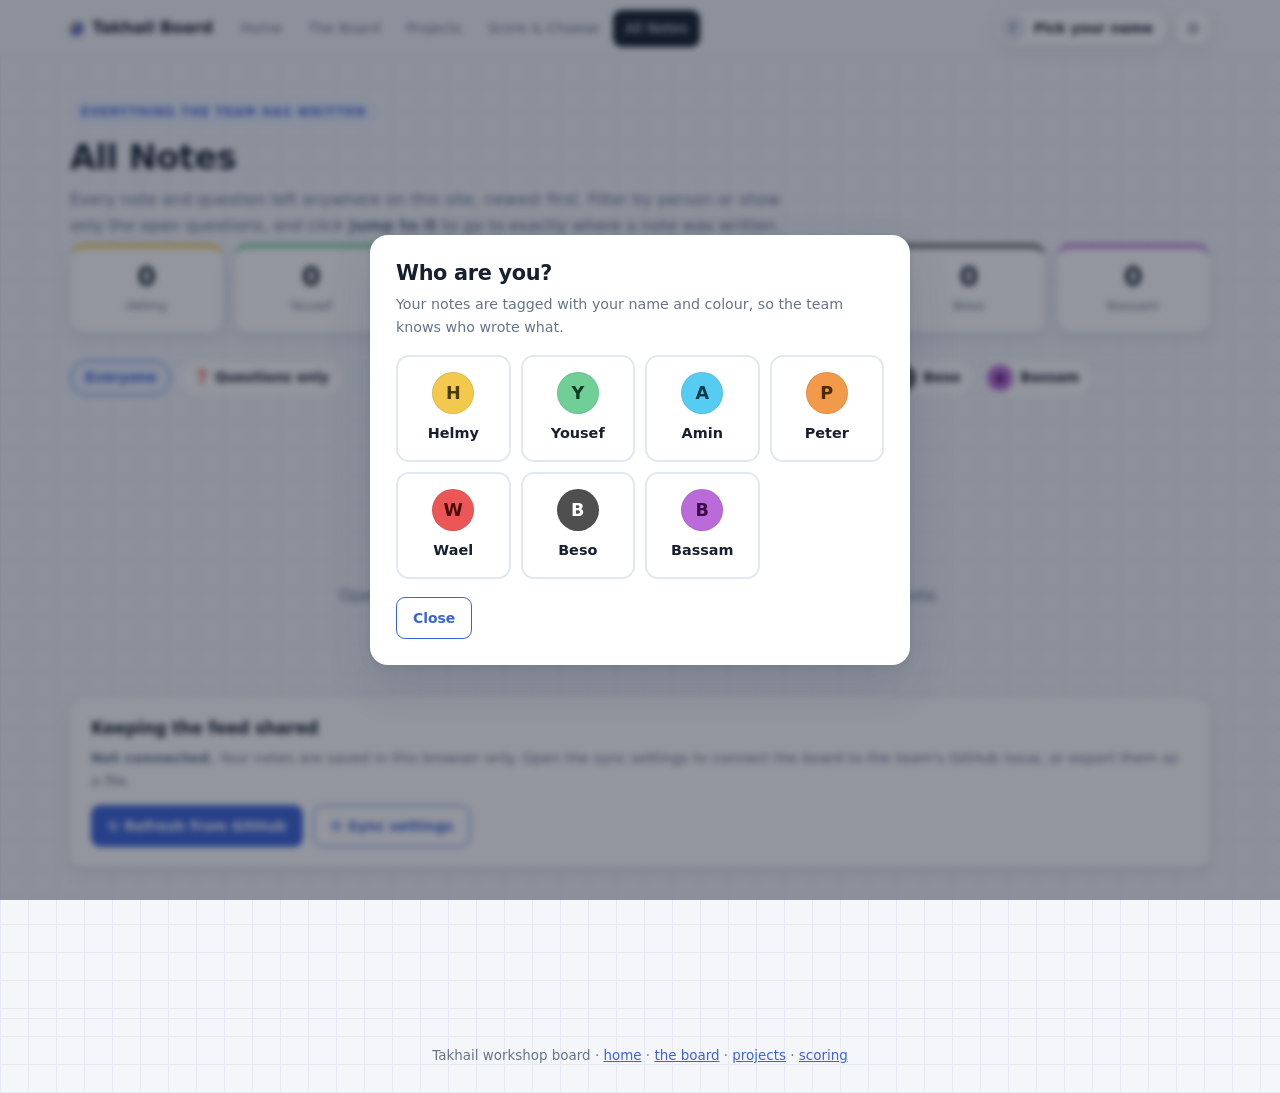
==== notes.html @ d5c29cd2 "Build the Takhail workshop board as a team site Replaces the single-file page with a five-page stati" ====
<!doctype html>
<html lang="en">
<head>
<meta charset="utf-8">
<meta name="viewport" content="width=device-width, initial-scale=1">
<title>All Notes — Takhail</title>
<link rel="icon" href="data:image/svg+xml,<svg xmlns='http://www.w3.org/2000/svg' viewBox='0 0 32 32'><rect width='32' height='32' rx='7' fill='%233b63d8'/><rect x='7' y='7' width='8' height='8' rx='1.5' fill='%23ffd84d'/><rect x='17' y='7' width='8' height='8' rx='1.5' fill='%236FCF97'/><rect x='7' y='17' width='8' height='8' rx='1.5' fill='%23ff9f6b'/><rect x='17' y='17' width='8' height='8' rx='1.5' fill='%23fff'/></svg>">
<link rel="stylesheet" href="assets/style.css">
<style>
  .filters{display:flex;gap:7px;flex-wrap:wrap;align-items:center;margin:16px 0 22px}
  .fbtn{background:var(--card);border:1px solid var(--line);border-radius:999px;padding:5px 13px 5px 5px;font:inherit;font-size:.85rem;font-weight:600;cursor:pointer;display:inline-flex;align-items:center;gap:7px;color:var(--ink)}
  .fbtn.plain{padding:6px 14px}
  .fbtn:hover{border-color:var(--accent)}
  .fbtn.on{border-color:var(--accent);background:var(--accent-soft);color:var(--accent);box-shadow:0 0 0 2px var(--accent-soft)}
  .feed{display:flex;flex-direction:column;gap:12px}
  .fnote{background:var(--card);border:1px solid var(--line);border-left:5px solid var(--pc);border-radius:0 var(--r) var(--r) 0;padding:15px 18px;box-shadow:var(--shadow)}
  .fnote.q{background:linear-gradient(90deg,color-mix(in srgb,var(--pc) 7%,#fff),#fff 55%)}
  .fnote-head{display:flex;align-items:center;gap:9px;flex-wrap:wrap;margin-bottom:7px}
  .fnote-head strong{font-size:.95rem}
  .fnote-meta{margin-left:auto;display:flex;align-items:center;gap:9px;font-size:.76rem;color:var(--mute)}
  .fnote p{margin:0 0 9px;font-size:.95rem;line-height:1.55;white-space:pre-wrap}
  .where{font-size:.78rem;color:var(--mute)}
  .where a{font-weight:600;text-decoration:none}
  .where a:hover{text-decoration:underline}
  .empty{text-align:center;padding:60px 20px;color:var(--mute)}
  .empty .big{font-size:2.6rem;display:block;margin-bottom:12px}
  .by-person{display:grid;grid-template-columns:repeat(auto-fit,minmax(118px,1fr));gap:11px;margin-bottom:26px}
  .pcount{background:var(--card);border:1px solid var(--line);border-top:4px solid var(--pc);border-radius:var(--r);padding:14px 10px;text-align:center;box-shadow:var(--shadow)}
  .pcount b{display:block;font-size:1.65rem;line-height:1.15;font-variant-numeric:tabular-nums}
  .pcount span{font-size:.82rem;color:var(--mute)}
</style>
</head>
<body>

<div class="page-head">
  <span class="eyebrow">Everything the team has written</span>
  <h1>All Notes</h1>
  <p>Every note and question left anywhere on this site, newest first. Filter by person or show only the open questions, and click <b>jump to it</b> to go to exactly where a note was written.</p>
</div>

<div class="wrap">

  <div class="by-person" id="byPerson"></div>

  <div class="filters" id="filters">
    <button class="fbtn plain on" data-f="all" type="button">Everyone</button>
    <button class="fbtn plain" data-f="questions" type="button">❓ Questions only</button>
    <span style="width:1px;height:24px;background:var(--line);margin:0 4px"></span>
  </div>

  <div class="feed" id="feed"></div>

  <div class="card" style="margin-top:28px">
    <h3 style="margin:0 0 8px;font-size:1.05rem">Keeping the feed shared</h3>
    <p style="margin:0 0 12px;color:var(--mute);font-size:.9rem" id="modeLine"></p>
    <div class="row" style="margin:0">
      <button class="btn" id="refreshBtn" type="button">↻ Refresh from GitHub</button>
      <button class="btn ghost" id="setBtn2" type="button">⚙ Sync settings</button>
    </div>
  </div>

</div>

<footer class="site-foot">
  Takhail workshop board · <a href="index.html">home</a> · <a href="board.html">the board</a> · <a href="projects.html">projects</a> · <a href="scoring.html">scoring</a>
</footer>

<script src="assets/config.js"></script>
<script src="assets/team.js"></script>
<script src="assets/projects.js"></script>
<script>
/* Where each anchor lives, so the feed can link back to it. */
const ANCHOR_MAP = {
  "home-attribution":   ["index.html#source",        "Home · colour attribution"],
  "why-themes":         ["board.html#why",           "Board · why are you here"],
  "targets-customers":  ["board.html#targets",       "Board · targets, customers and market"],
  "targets-howwework":  ["board.html#targets",       "Board · targets, how we work"],
  "targets-vision":     ["board.html#targets",       "Board · targets, vision and identity"],
  "problems-list":      ["board.html#problems",      "Board · company problems"],
  "problems-solutions": ["board.html#problems",      "Board · recommended solutions"],
  "problems-sources":   ["board.html#problems",      "Board · where to find information"],
  "social-cluster":     ["board.html#socials",       "Board · social media questions"],
  "margin-q1":          ["board.html#margin",        "Board · margin question 1"],
  "margin-q2":          ["board.html#margin",        "Board · margin question 2"],
  "margin-q3":          ["board.html#margin",        "Board · margin question 3"],
  "margin-q4":          ["board.html#margin",        "Board · margin question 4"],
  "margin-q5":          ["board.html#margin",        "Board · margin question 5"],
  "fields-all":         ["board.html#fields",        "Board · new fields"],
  "notes-system":       ["board.html#notes-frame",   "Board · the system sketch"],
  "notes-product":      ["board.html#notes-frame",   "Board · product thinking"],
  "notes-todo":         ["board.html#notes-frame",   "Board · to-do and to-watch"],
  "notes-triangle":     ["board.html#notes-frame",   "Board · time–cost–quality"],
  "notes-greenflag":    ["board.html#notes-frame",   "Board · the green flag"],
  "agents-whatneed":    ["projects.html#agents",     "Projects · what do we need to achieve"],
  "readiness-list":     ["projects.html#readiness",  "Projects · readiness checklist"],
  "readiness-q-needed": ["projects.html#readiness",  "Projects · how long will it be needed"],
  "readiness-q-work":   ["projects.html#readiness",  "Projects · how long will we work on it"],
  "readiness-gate":     ["projects.html#readiness",  "Projects · is the checklist a gate"],
  "q-domains":          ["projects.html#questions",  "Projects · Q1 domains and industries"],
  "q-owns":             ["projects.html#questions",  "Projects · Q2 who owns the code"],
  "q-stack":            ["projects.html#questions",  "Projects · Q3 do we have the stack"],
  "q-pricing":          ["projects.html#questions",  "Projects · Q4 pricing model"],
  "q-research":         ["projects.html#questions",  "Projects · Q5 pricing unproven research"],
  "q-upkeep":           ["projects.html#questions",  "Projects · Q6 who fixes broken APIs"],
  "q-scope":            ["projects.html#questions",  "Projects · Q7 scope creep"],
  "scoring-weights":    ["scoring.html#weights",     "Scoring · criteria and weights"],
  "scoring-table":      ["scoring.html#table",       "Scoring · the score table"],
  "scoring-ranking":    ["scoring.html#rank",        "Scoring · the ranking"],
  "scoring-matrix":     ["scoring.html#matrix",      "Scoring · importance matrix"]
};
function whereOf(anchor) {
  if (ANCHOR_MAP[anchor]) return ANCHOR_MAP[anchor];
  // a note written on a project's own page, or on its card
  for (const prefix of ["proj-", "score-"]) {
    if (anchor.startsWith(prefix)) {
      const id = anchor.slice(prefix.length);
      const p = PROJECT_BY_ID[id];
      if (p) return [projectHref(id) + (prefix === "score-" ? "#score" : "#discuss"),
                     (prefix === "score-" ? "Scoring · " : "Project · ") + p.name];
      const nice = id.replace(/-/g, " ").replace(/\b\w/g, m => m.toUpperCase());
      return ["projects.html", "Projects · " + nice];
    }
  }
  return ["index.html", anchor];
}

let filter = "all";

function buildFilters() {
  const f = document.getElementById("filters");
  TEAM.forEach(p => {
    const b = document.createElement("button");
    b.type = "button"; b.className = "fbtn"; b.dataset.f = "p:" + p.id;
    b.innerHTML = `<span class="avatar" style="background:${p.color};color:${p.ink}">${p.name[0]}</span>${p.name}`;
    f.appendChild(b);
  });
  f.querySelectorAll(".fbtn").forEach(b => b.onclick = () => {
    filter = b.dataset.f;
    f.querySelectorAll(".fbtn").forEach(x => x.classList.toggle("on", x === b));
    paint();
  });
}

function paint() {
  const all = NotesStore.cache;

  document.getElementById("byPerson").innerHTML = TEAM.map(p => {
    const n = all.filter(x => x.author === p.id).length;
    return `<div class="pcount" style="--pc:${p.color}"><b>${n}</b><span>${p.name}</span></div>`;
  }).join("");

  let list = all.slice();
  if (filter === "questions") list = list.filter(n => n.kind === "question");
  else if (filter.startsWith("p:")) list = list.filter(n => n.author === filter.slice(2));
  list.sort((a, b) => (b.ts || 0) - (a.ts || 0));

  const feed = document.getElementById("feed");
  if (!list.length) {
    feed.innerHTML = `<div class="empty"><span class="big">💬</span>
      <b>Nothing here yet.</b><br>
      Open <a href="board.html">the board</a> or <a href="projects.html">the projects</a> and click a 💬 button to write the first note.</div>`;
    return;
  }

  const me = getMe();
  feed.innerHTML = list.map(n => {
    const p = TEAM_BY_ID[n.author] || { color:"#999", ink:"#fff", name:n.author };
    const [href, label] = whereOf(n.anchor);
    return `<div class="fnote ${n.kind === "question" ? "q" : ""}" style="--pc:${p.color}">
      <div class="fnote-head">
        <span class="avatar" style="background:${p.color};color:${p.ink}">${esc(p.name[0])}</span>
        <strong>${esc(p.name)}</strong>
        ${n.kind === "question" ? `<span class="qtag">question</span>` : ""}
        <span class="fnote-meta">
          ${esc(timeAgo(n.ts))}${n.pending ? " · not synced" : ""}
          ${me && me.id === n.author ? `<button class="tnote-del" data-del="${esc(n.id)}" type="button" title="Delete">×</button>` : ""}
        </span>
      </div>
      <p>${esc(n.text).replace(/\n/g, "<br>")}</p>
      <div class="where">on <b>${esc(label)}</b> · <a href="${href}">jump to it →</a></div>
    </div>`;
  }).join("");

  feed.querySelectorAll("[data-del]").forEach(b => b.onclick = async () => {
    if (!confirm("Delete this note?")) return;
    try { await NotesStore.remove(b.dataset.del); } catch (e) { alert(e.message); }
  });
}

function paintMode() {
  const l = document.getElementById("modeLine");
  l.innerHTML = NotesStore.mode === "github"
    ? `<b style="color:var(--ok)">✓ Connected to GitHub.</b> Notes are stored as comments on issue #${esc(ghIssue())} in <code>${esc(ghRepo())}</code>, so everyone with the board open sees the same feed.`
    : `<b>Not connected.</b> Your notes are saved in this browser only. Open the sync settings to connect the board to the team's GitHub issue, or export them as a file.${NotesStore.error ? ` <br><span style="color:var(--warn)">Last error: ${esc(NotesStore.error)}</span>` : ""}`;
}

document.getElementById("refreshBtn").onclick = async (e) => {
  e.target.disabled = true; e.target.textContent = "Refreshing…";
  await NotesStore.load(); paint(); paintMode();
  e.target.disabled = false; e.target.textContent = "↻ Refresh from GitHub";
};
document.getElementById("setBtn2").onclick = openSettings;

addEventListener("tk:notes", () => { paint(); paintMode(); });
addEventListener("tk:me", paint);

buildFilters();
bootPage("notes.html").then(() => { paint(); paintMode(); });
</script>
</body>
</html>
---- assets/style.css ----
/* Takhail Board — shared light theme, Miro-flavoured */

:root{
  --bg:#f4f6fa;
  --bg-grid:#e4e9f2;
  --card:#ffffff;
  --ink:#16202e;
  --mute:#64748b;
  --line:#e2e8f0;
  --line-soft:#eef2f7;
  --accent:#3b63d8;
  --accent-soft:#eaf0ff;
  --ok:#17a673;
  --warn:#c2772a;
  --shadow:0 1px 2px rgba(16,32,64,.06), 0 6px 20px rgba(16,32,64,.07);
  --shadow-lg:0 2px 6px rgba(16,32,64,.08), 0 18px 48px rgba(16,32,64,.14);
  --r:14px;
  /* sticky palette, matching the real board */
  --s-yellow:#fff4b8; --s-green:#bdf0cf; --s-cyan:#c2ecfa; --s-orange:#ffd9b0;
  --s-red:#ffc9c9; --s-pink:#fbd5e8; --s-blue:#d7e3fd; --s-white:#ffffff;
}

*{box-sizing:border-box}
html{scroll-behavior:smooth;scroll-padding-top:86px}
body{
  margin:0;
  background:
    linear-gradient(var(--bg-grid) 1px, transparent 1px) 0 0/28px 28px,
    linear-gradient(90deg, var(--bg-grid) 1px, transparent 1px) 0 0/28px 28px,
    var(--bg);
  color:var(--ink);
  font:16px/1.6 ui-sans-serif,system-ui,-apple-system,"Segoe UI",Roboto,"Helvetica Neue",Arial,sans-serif;
  -webkit-font-smoothing:antialiased;
}
a{color:var(--accent)}
h1,h2,h3{line-height:1.25;letter-spacing:-.015em}

/* ---------- Header ---------- */
.site-head{position:sticky;top:0;z-index:40;background:rgba(244,246,250,.86);backdrop-filter:blur(12px);border-bottom:1px solid var(--line)}
.head-in{max-width:1180px;margin:0 auto;padding:10px 20px;display:flex;align-items:center;gap:16px}
.brand{display:flex;align-items:center;gap:9px;font-weight:700;text-decoration:none;color:var(--ink);font-size:1.02rem;letter-spacing:-.02em;white-space:nowrap}
.brand-dot{width:13px;height:13px;border-radius:4px;background:linear-gradient(135deg,#ffd84d,#3b63d8 60%,#ff7ab8);box-shadow:0 1px 4px rgba(0,0,0,.2)}
.head-nav{display:flex;gap:2px;flex-wrap:wrap;flex:1;min-width:0}
.head-nav a{color:var(--mute);text-decoration:none;font-size:.88rem;font-weight:500;padding:7px 12px;border-radius:9px;white-space:nowrap}
.head-nav a:hover{background:var(--accent-soft);color:var(--accent)}
.head-nav a.on{background:var(--ink);color:#fff}
.head-right{display:flex;align-items:center;gap:8px;margin-left:auto}
.who-chip{display:flex;align-items:center;gap:8px;background:var(--card);border:1px solid var(--line);border-radius:999px;padding:4px 14px 4px 4px;font:inherit;font-size:.86rem;font-weight:600;color:var(--ink);cursor:pointer;box-shadow:var(--shadow)}
.who-chip:hover{border-color:var(--accent)}
.icon-btn{width:34px;height:34px;border-radius:9px;border:1px solid var(--line);background:var(--card);cursor:pointer;font-size:1rem;color:var(--mute);box-shadow:var(--shadow)}
.icon-btn:hover{border-color:var(--accent);color:var(--accent)}
.avatar{width:26px;height:26px;border-radius:50%;display:grid;place-items:center;font-weight:800;font-size:.82rem;flex:none;box-shadow:inset 0 0 0 1px rgba(0,0,0,.08)}
.avatar.sm{width:21px;height:21px;font-size:.7rem}
.avatar.lg{width:42px;height:42px;font-size:1.1rem}
.avatar.ghost{background:var(--line);color:var(--mute)}

/* ---------- Layout ---------- */
.wrap{max-width:1180px;margin:0 auto;padding:0 20px 90px}
.page-head{max-width:1180px;margin:0 auto;padding:40px 20px 6px}
.page-head h1{margin:0 0 8px;font-size:2.1rem}
.page-head p{margin:0;color:var(--mute);max-width:70ch}
.eyebrow{display:inline-block;font-size:.72rem;font-weight:800;letter-spacing:.11em;text-transform:uppercase;color:var(--accent);background:var(--accent-soft);padding:4px 11px;border-radius:999px;margin-bottom:12px}
section.blk{margin-top:42px;scroll-margin-top:86px}
section.blk>h2{font-size:1.5rem;margin:0 0 6px;display:flex;align-items:center;gap:11px;flex-wrap:wrap}
.num{width:30px;height:30px;border-radius:9px;background:var(--ink);color:#fff;display:grid;place-items:center;font-size:.9rem;font-weight:700;flex:none}
.sub{color:var(--mute);margin:0 0 18px;font-size:.94rem;max-width:78ch}
h3.mini{font-size:.76rem;font-weight:800;letter-spacing:.1em;text-transform:uppercase;color:var(--mute);margin:26px 0 10px}

.card{background:var(--card);border:1px solid var(--line);border-radius:var(--r);padding:20px;box-shadow:var(--shadow)}
.cards{display:grid;grid-template-columns:repeat(auto-fit,minmax(265px,1fr));gap:14px}

/* ---------- Sticky notes ---------- */
.grid{display:grid;grid-template-columns:repeat(auto-fill,minmax(215px,1fr));gap:12px}
.note{
  position:relative;padding:14px 15px 13px;border-radius:3px;font-size:.93rem;line-height:1.5;
  background:var(--s-white);
  box-shadow:0 1px 1px rgba(16,32,64,.10), 0 7px 16px -8px rgba(16,32,64,.4);
  transform:rotate(var(--rot,0deg));transition:transform .16s ease, box-shadow .16s ease;
}
.note:hover{transform:rotate(0deg) translateY(-2px);box-shadow:0 2px 3px rgba(16,32,64,.12), 0 14px 26px -10px rgba(16,32,64,.45);z-index:2}
.note:nth-child(3n+1){--rot:-.7deg}
.note:nth-child(3n+2){--rot:.55deg}
.note:nth-child(5n){--rot:-.35deg}
.note small{display:block;color:rgba(0,0,0,.52);margin-top:7px;font-size:.78rem;line-height:1.45;font-style:italic}
.note b{font-weight:700}
.y{background:var(--s-yellow)}.g{background:var(--s-green)}.c{background:var(--s-cyan)}
.o{background:var(--s-orange)}.r{background:var(--s-red)}.p{background:var(--s-pink)}
.b{background:var(--s-blue)}.w{background:var(--s-white);border:1px solid var(--line-soft)}
.k{background:#4a4a4a;color:#fff}.k small{color:rgba(255,255,255,.65)}
.ar{direction:rtl;text-align:right;font-size:.97rem}
.ar small{direction:ltr;text-align:left}

/* owner tab on a note */
.note .owner{position:absolute;top:-9px;right:9px;font-size:.64rem;font-weight:800;letter-spacing:.05em;text-transform:uppercase;padding:2px 8px;border-radius:999px;box-shadow:0 1px 3px rgba(0,0,0,.18)}

/* ---------- Legend ---------- */
.legend{display:flex;gap:9px;flex-wrap:wrap;margin:0 0 6px}
.legend .chip{display:flex;align-items:center;gap:8px;background:var(--card);border:1px solid var(--line);border-radius:999px;padding:5px 15px 5px 5px;font-size:.87rem;font-weight:600;box-shadow:var(--shadow)}

/* ---------- Handwriting blocks (board marker notes) ---------- */
.hand{
  background:#fffdf3;border:1px dashed #d8cfa8;border-radius:12px;padding:16px 18px;
  font-family:"Segoe Script","Bradley Hand","Comic Sans MS",cursive;font-size:1rem;line-height:1.65;
}
.hand.red{background:#fff6f6;border-color:#e8bcbc;color:#9b2c2c}
.hand.green{background:#f3fdf7;border-color:#b9e2cb;color:#14704f}
.hand.yellow{background:#fffced;border-color:#e3d79a;color:#8a6d00}
.hand.purple{background:#faf6ff;border-color:#d8c8ee;color:#5b3a8e}
.hand.black{background:#f7f8fa;border-color:#cfd6e0;color:#2a3342}
.hand ul,.hand ol{margin:8px 0 0;padding-left:22px}
.hand li{margin:5px 0}
.hand .big{font-size:1.25rem;font-weight:700;display:block;margin-top:8px}

/* ---------- Flow / arrows ---------- */
.flow{display:flex;gap:10px;align-items:center;flex-wrap:wrap;margin:10px 0}
.flow .note{flex:1 1 170px;margin:0}
.arrow{color:var(--mute);font-size:1.3rem;flex:none}

/* ---------- Tables ---------- */
table{border-collapse:collapse;width:100%;font-size:.91rem}
th,td{border-bottom:1px solid var(--line);padding:10px 8px;text-align:left;vertical-align:middle}
th{font-weight:700;color:var(--mute);font-size:.74rem;text-transform:uppercase;letter-spacing:.07em;white-space:nowrap}
td.ctr{text-align:center;font-variant-numeric:tabular-nums}
tbody tr:hover{background:#fafbfd}
.scorecell{font-weight:800;color:var(--accent);font-variant-numeric:tabular-nums;font-size:1rem}

/* numeric stepper */
.stepper{display:inline-flex;align-items:center;gap:2px;background:var(--bg);border:1px solid var(--line);border-radius:9px;padding:2px}
.stepper button{width:24px;height:24px;border:0;background:transparent;color:var(--mute);font-size:1rem;line-height:1;cursor:pointer;border-radius:6px;font-weight:700}
.stepper button:hover{background:var(--card);color:var(--accent)}
.stepper input{width:38px;border:0;background:transparent;text-align:center;font:inherit;font-weight:700;font-variant-numeric:tabular-nums;color:var(--ink);padding:2px 0;-moz-appearance:textfield}
.stepper input::-webkit-outer-spin-button,.stepper input::-webkit-inner-spin-button{-webkit-appearance:none;margin:0}

/* ---------- Buttons & fields ---------- */
.btn{background:var(--accent);color:#fff;border:1px solid var(--accent);border-radius:9px;padding:9px 16px;cursor:pointer;font:inherit;font-size:.87rem;font-weight:600}
.btn:hover{filter:brightness(1.07)}
.btn:disabled{opacity:.45;cursor:not-allowed}
.btn.ghost{background:var(--card);color:var(--accent)}
.btn.ghost:hover{background:var(--accent-soft)}
.btn.sm{padding:6px 12px;font-size:.82rem}
.btn.dark{background:var(--ink);border-color:var(--ink)}
input[type=text],input[type=password],textarea,select{
  padding:9px 12px;border:1px solid var(--line);border-radius:9px;background:var(--card);
  color:var(--ink);font:inherit;font-size:.9rem;width:100%
}
input:focus,textarea:focus,select:focus{outline:2px solid var(--accent-soft);border-color:var(--accent)}
.row{display:flex;gap:10px;flex-wrap:wrap;align-items:center;margin:14px 0}
.row input[type=text]{flex:1 1 240px;width:auto}

/* ---------- Note threads ---------- */
.note-thread{margin-top:10px}
.thread-toggle{display:inline-flex;align-items:center;gap:7px;background:transparent;border:1px dashed var(--line);border-radius:999px;padding:4px 12px;font:inherit;font-size:.78rem;font-weight:600;color:var(--mute);cursor:pointer}
.thread-toggle:hover,.thread-toggle.open{border-style:solid;border-color:var(--accent);color:var(--accent);background:var(--accent-soft)}
.who-dots{display:inline-flex;gap:3px;margin-left:2px}
.who-dots i{width:8px;height:8px;border-radius:50%;box-shadow:inset 0 0 0 1px rgba(0,0,0,.12)}
.thread-body{margin-top:10px;background:var(--card);border:1px solid var(--line);border-radius:12px;padding:12px;box-shadow:var(--shadow)}
.thread-list{display:flex;flex-direction:column;gap:9px;max-height:340px;overflow:auto}
.thread-empty{margin:0;color:var(--mute);font-size:.85rem;font-style:italic}
.tnote{border-left:4px solid var(--pc,#ccc);background:color-mix(in srgb,var(--pc) 9%,#fff);border-radius:0 9px 9px 0;padding:8px 11px}
.tnote.q{background:color-mix(in srgb,var(--pc) 14%,#fff);border-left-style:double;border-left-width:6px}
.tnote-head{display:flex;align-items:center;gap:7px;font-size:.78rem;color:var(--mute);margin-bottom:3px;flex-wrap:wrap}
.tnote-head strong{color:var(--ink);font-size:.84rem}
.tnote-time{margin-left:auto;font-size:.72rem;white-space:nowrap}
.tnote-del{border:0;background:transparent;color:var(--mute);cursor:pointer;font-size:1.05rem;line-height:1;padding:0 3px}
.tnote-del:hover{color:#d33}
.qtag{background:#fff0d4;color:#8a5a00;font-size:.66rem;font-weight:800;text-transform:uppercase;letter-spacing:.06em;padding:1px 7px;border-radius:999px}
.tnote p{margin:0;font-size:.89rem;line-height:1.5;white-space:pre-wrap}
.thread-add{margin-top:10px;border-top:1px solid var(--line-soft);padding-top:10px}
.thread-add textarea{resize:vertical;font-size:.88rem}
.thread-actions{display:flex;gap:7px;align-items:center;margin-top:7px;flex-wrap:wrap}
.as-who{font-size:.78rem;color:var(--mute);margin-left:auto}

/* ---------- Modal ---------- */
.modal-back{position:fixed;inset:0;background:rgba(16,24,40,.45);backdrop-filter:blur(3px);z-index:90;display:grid;place-items:center;padding:20px}
.modal{background:var(--card);border-radius:18px;padding:26px;max-width:540px;width:100%;box-shadow:var(--shadow-lg);max-height:88vh;overflow:auto}
.modal h3{margin:0 0 6px;font-size:1.3rem}
.modal-sub{color:var(--mute);font-size:.89rem;margin:0 0 16px}
.modal-foot{display:flex;gap:8px;flex-wrap:wrap;margin-top:18px}
.who-grid{display:grid;grid-template-columns:repeat(auto-fill,minmax(112px,1fr));gap:10px}
.who-card{display:flex;flex-direction:column;align-items:center;gap:8px;padding:15px 8px;border:2px solid var(--line);border-radius:13px;background:var(--card);cursor:pointer;font:inherit;font-size:.9rem;font-weight:600;color:var(--ink)}
.who-card:hover{border-color:var(--accent);background:var(--accent-soft)}
.who-card.sel{border-color:var(--accent);background:var(--accent-soft);box-shadow:0 0 0 3px var(--accent-soft)}
.fld{display:block;margin:0 0 13px}
.fld span{display:block;font-size:.84rem;font-weight:600;margin-bottom:5px}
.fld em{font-weight:400;font-style:normal;color:var(--mute)}
.warn{background:#fff7e8;border:1px solid #f0dcb4;color:#8a5a00;border-radius:9px;padding:9px 12px;font-size:.82rem;margin:0}

/* ---------- Callouts ---------- */
.callout{background:var(--card);border:1px solid var(--line);border-left:4px solid var(--accent);border-radius:0 11px 11px 0;padding:13px 17px;font-size:.9rem;color:var(--mute);margin:14px 0;box-shadow:var(--shadow)}
.callout b{color:var(--ink)}
.callout.warn-c{border-left-color:var(--warn);background:#fffdf7}

/* ---------- Landing ---------- */
.hero{max-width:1180px;margin:0 auto;padding:56px 20px 10px;text-align:center}
.hero h1{font-size:clamp(2.1rem,5vw,3.3rem);margin:0 0 14px;letter-spacing:-.03em}
.hero p{color:var(--mute);font-size:1.07rem;max-width:62ch;margin:0 auto 26px}
.hero-notes{display:flex;gap:11px;justify-content:center;flex-wrap:wrap;margin-bottom:34px}
.hero-notes .note{width:146px;font-size:.84rem;text-align:left;padding:12px 13px}
.tiles{display:grid;grid-template-columns:repeat(auto-fit,minmax(252px,1fr));gap:16px;margin-top:10px}
.tile{display:block;text-decoration:none;color:inherit;background:var(--card);border:1px solid var(--line);border-radius:var(--r);padding:24px;box-shadow:var(--shadow);transition:transform .15s,box-shadow .15s,border-color .15s;position:relative;overflow:hidden}
.tile:hover{transform:translateY(-3px);box-shadow:var(--shadow-lg);border-color:var(--accent)}
.tile::before{content:"";position:absolute;inset:0 0 auto;height:4px;background:var(--tc,var(--accent))}
.tile .ico{font-size:1.7rem;margin-bottom:12px;display:block}
.tile h3{margin:0 0 6px;font-size:1.13rem}
.tile p{margin:0;color:var(--mute);font-size:.89rem;line-height:1.55}
.tile .go{margin-top:14px;font-size:.84rem;font-weight:700;color:var(--accent)}
.stats{display:grid;grid-template-columns:repeat(auto-fit,minmax(140px,1fr));gap:14px;margin-top:34px}
.stat{background:var(--card);border:1px solid var(--line);border-radius:var(--r);padding:18px;text-align:center;box-shadow:var(--shadow)}
.stat b{display:block;font-size:1.9rem;line-height:1.1;letter-spacing:-.03em}
.stat span{color:var(--mute);font-size:.82rem}

/* ---------- Matrix plot ---------- */
#plot{width:100%;height:auto;background:var(--card);border:1px solid var(--line);border-radius:var(--r);box-shadow:var(--shadow)}

/* ---------- Misc ---------- */
.tag{font-size:.69rem;font-weight:700;padding:2px 9px;border-radius:999px;background:var(--accent-soft);color:var(--accent);margin-left:6px;white-space:nowrap}
.tag.grey{background:var(--line-soft);color:var(--mute)}
.sticky-toc{position:sticky;top:70px;z-index:20;background:rgba(244,246,250,.9);backdrop-filter:blur(8px);border-bottom:1px solid var(--line);margin:0 -20px 4px;padding:9px 20px}
.sticky-toc div{display:flex;gap:6px;flex-wrap:wrap;max-width:1180px;margin:0 auto}
.sticky-toc a{font-size:.8rem;text-decoration:none;color:var(--mute);border:1px solid var(--line);background:var(--card);border-radius:999px;padding:4px 11px;font-weight:500}
.sticky-toc a:hover{border-color:var(--accent);color:var(--accent)}
footer.site-foot{border-top:1px solid var(--line);margin-top:60px;padding:26px 20px;text-align:center;color:var(--mute);font-size:.84rem}

@media(max-width:820px){
  .head-in{flex-wrap:wrap;gap:10px;padding:9px 16px}
  .head-right{margin-left:auto}
  .head-nav{order:3;flex-basis:100%;flex-wrap:nowrap;overflow-x:auto;gap:4px;
    padding-bottom:2px;-webkit-overflow-scrolling:touch;scrollbar-width:none}
  .head-nav::-webkit-scrollbar{display:none}
  .head-nav a{flex:none}
  .page-head h1{font-size:1.7rem}
  .who-chip{font-size:.82rem;padding:3px 11px 3px 3px}
  .who-chip .avatar{width:23px;height:23px}
}
@media print{
  .site-head,.sticky-toc,.thread-toggle,.thread-add,.btn{display:none!important}
  .thread-body{display:block!important}
  body{background:#fff}
}
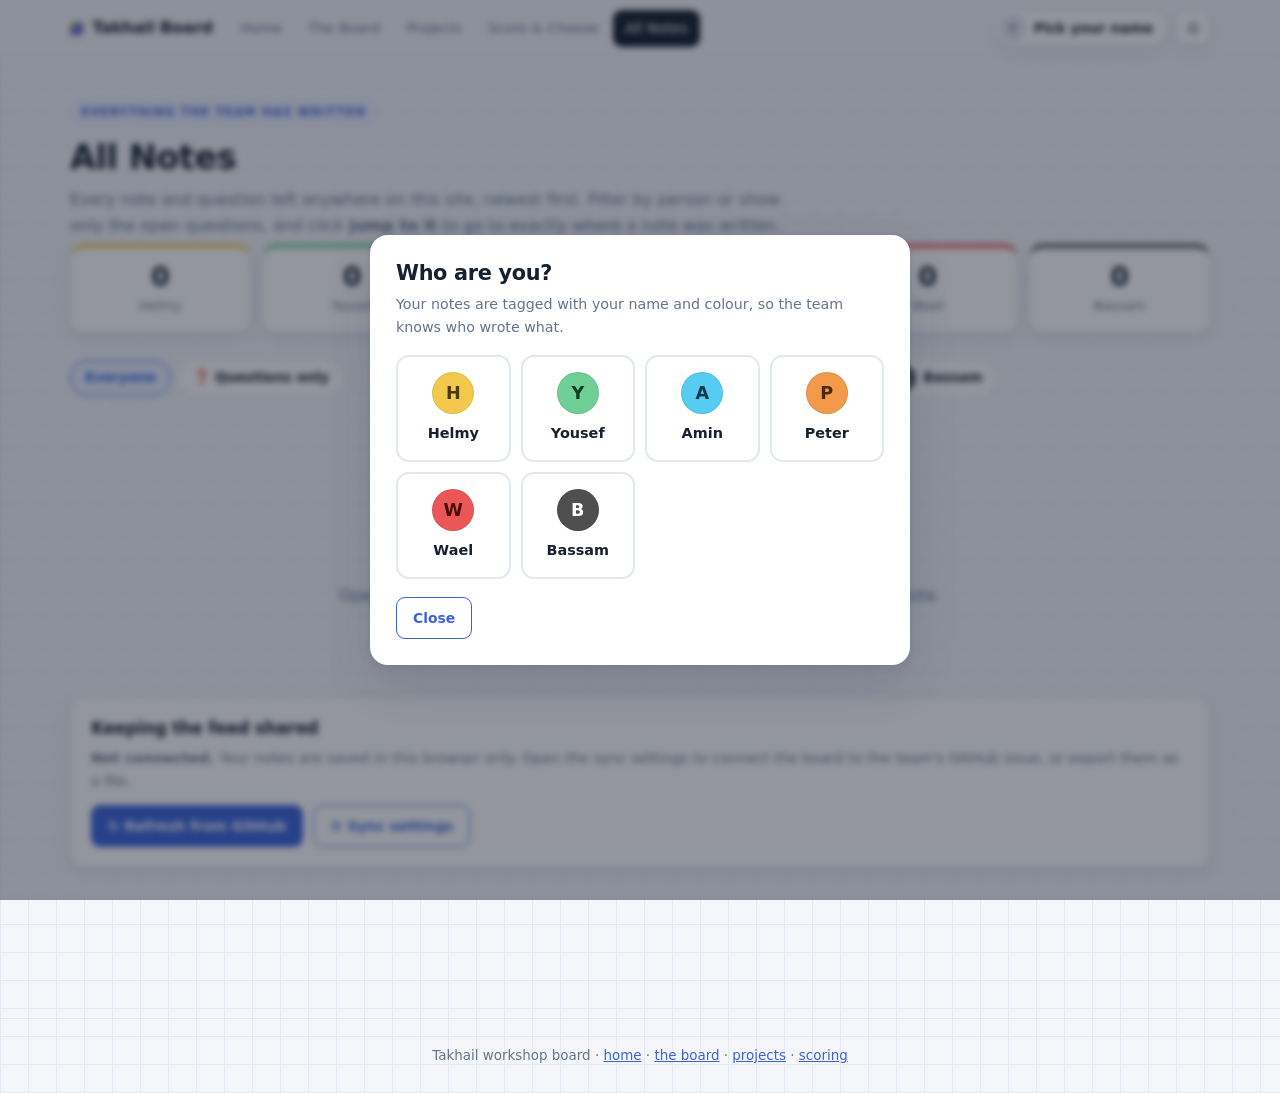
==== commit 5716d53e: "Merge Beso into Bassam — same person Beso and Bassam are one person, so the team is six, and Bassam " ====
--- a/notes.html
+++ b/notes.html
@@ -145,13 +145,13 @@
   const all = NotesStore.cache;
 
   document.getElementById("byPerson").innerHTML = TEAM.map(p => {
-    const n = all.filter(x => x.author === p.id).length;
+    const n = all.filter(x => (resolvePerson(x.author) || {}).id === p.id).length;
     return `<div class="pcount" style="--pc:${p.color}"><b>${n}</b><span>${p.name}</span></div>`;
   }).join("");
 
   let list = all.slice();
   if (filter === "questions") list = list.filter(n => n.kind === "question");
-  else if (filter.startsWith("p:")) list = list.filter(n => n.author === filter.slice(2));
+  else if (filter.startsWith("p:")) list = list.filter(n => (resolvePerson(n.author) || {}).id === filter.slice(2));
   list.sort((a, b) => (b.ts || 0) - (a.ts || 0));
 
   const feed = document.getElementById("feed");
@@ -164,7 +164,7 @@
 
   const me = getMe();
   feed.innerHTML = list.map(n => {
-    const p = TEAM_BY_ID[n.author] || { color:"#999", ink:"#fff", name:n.author };
+    const p = resolvePerson(n.author) || { color:"#999", ink:"#fff", name:n.author };
     const [href, label] = whereOf(n.anchor);
     return `<div class="fnote ${n.kind === "question" ? "q" : ""}" style="--pc:${p.color}">
       <div class="fnote-head">
@@ -173,7 +173,7 @@
         ${n.kind === "question" ? `<span class="qtag">question</span>` : ""}
         <span class="fnote-meta">
           ${esc(timeAgo(n.ts))}${n.pending ? " · not synced" : ""}
-          ${me && me.id === n.author ? `<button class="tnote-del" data-del="${esc(n.id)}" type="button" title="Delete">×</button>` : ""}
+          ${ownsNote(me, n) ? `<button class="tnote-del" data-del="${esc(n.id)}" type="button" title="Delete">×</button>` : ""}
         </span>
       </div>
       <p>${esc(n.text).replace(/\n/g, "<br>")}</p>
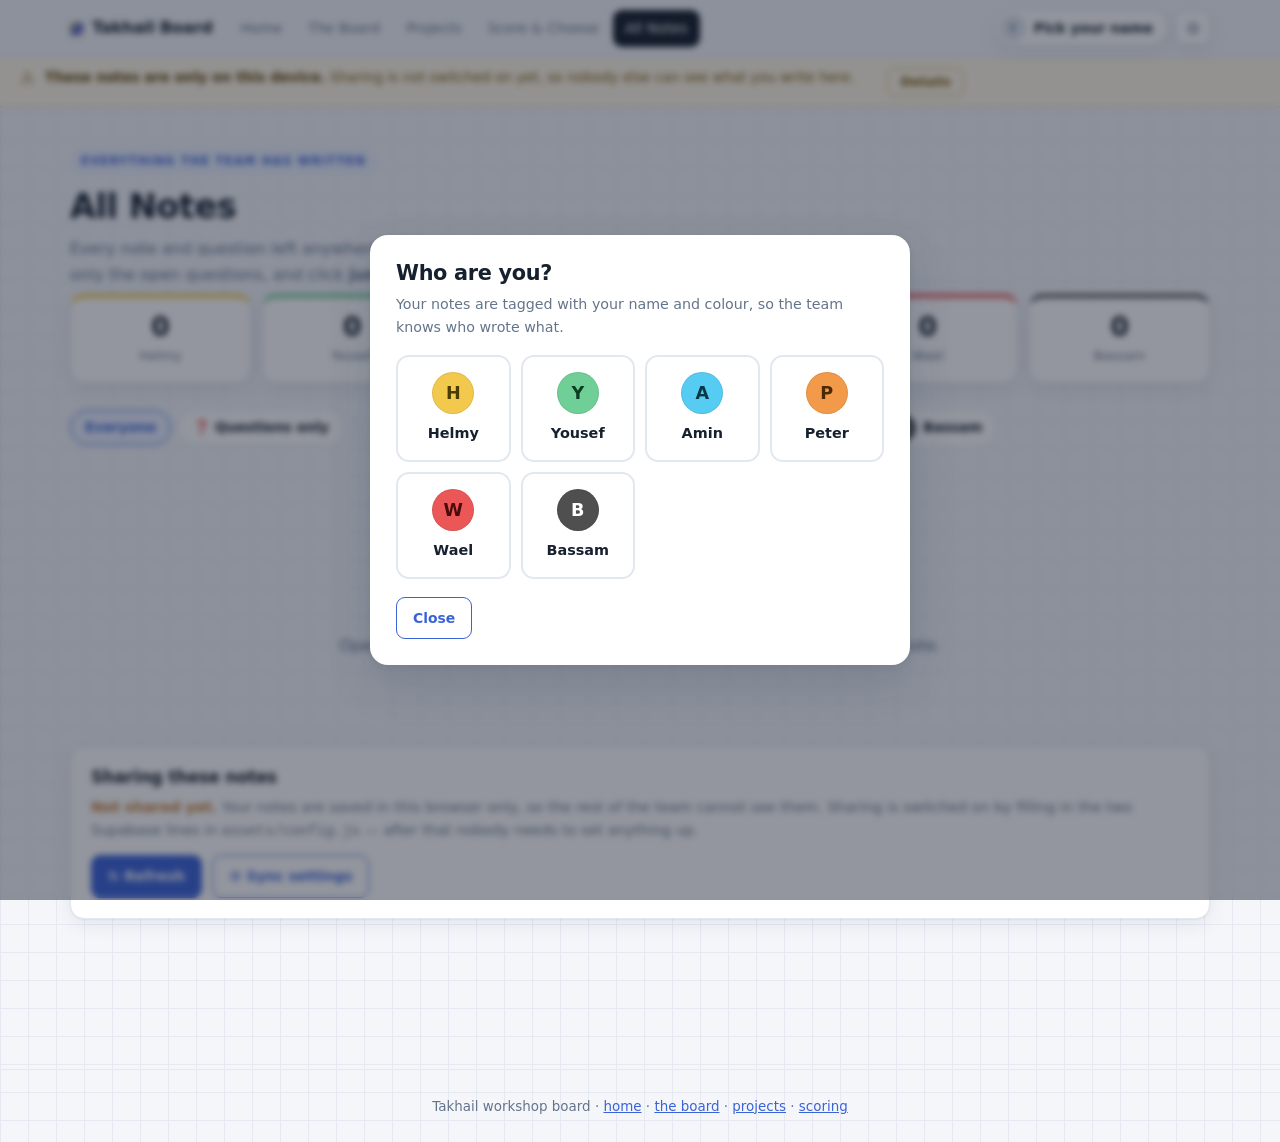
==== commit 9f1457fd: "Make notes actually shared across the team Notes were saving only to each person's own browser, so o" ====
--- a/notes.html
+++ b/notes.html
@@ -51,10 +51,10 @@
   <div class="feed" id="feed"></div>
 
   <div class="card" style="margin-top:28px">
-    <h3 style="margin:0 0 8px;font-size:1.05rem">Keeping the feed shared</h3>
+    <h3 style="margin:0 0 8px;font-size:1.05rem">Sharing these notes</h3>
     <p style="margin:0 0 12px;color:var(--mute);font-size:.9rem" id="modeLine"></p>
     <div class="row" style="margin:0">
-      <button class="btn" id="refreshBtn" type="button">↻ Refresh from GitHub</button>
+      <button class="btn" id="refreshBtn" type="button">↻ Refresh</button>
       <button class="btn ghost" id="setBtn2" type="button">⚙ Sync settings</button>
     </div>
   </div>
@@ -117,8 +117,9 @@
       const p = PROJECT_BY_ID[id];
       if (p) return [projectHref(id) + (prefix === "score-" ? "#score" : "#discuss"),
                      (prefix === "score-" ? "Scoring · " : "Project · ") + p.name];
+      // the project was removed from the catalogue — keep the note readable
       const nice = id.replace(/-/g, " ").replace(/\b\w/g, m => m.toUpperCase());
-      return ["projects.html", "Projects · " + nice];
+      return ["projects.html", "Projects · " + nice + " (removed)"];
     }
   }
   return ["index.html", anchor];
@@ -189,15 +190,17 @@
 
 function paintMode() {
   const l = document.getElementById("modeLine");
-  l.innerHTML = NotesStore.mode === "github"
+  l.innerHTML = NotesStore.mode === "supabase"
+    ? `<b style="color:var(--ok)">✓ Shared with the team.</b> Everyone who opens this board reads and writes the same notes, and new ones appear within about 20 seconds without reloading.`
+    : NotesStore.mode === "github"
     ? `<b style="color:var(--ok)">✓ Connected to GitHub.</b> Notes are stored as comments on issue #${esc(ghIssue())} in <code>${esc(ghRepo())}</code>, so everyone with the board open sees the same feed.`
-    : `<b>Not connected.</b> Your notes are saved in this browser only. Open the sync settings to connect the board to the team's GitHub issue, or export them as a file.${NotesStore.error ? ` <br><span style="color:var(--warn)">Last error: ${esc(NotesStore.error)}</span>` : ""}`;
+    : `<b style="color:var(--warn)">Not shared yet.</b> Your notes are saved in this browser only, so the rest of the team cannot see them. Sharing is switched on by filling in the two Supabase lines in <code>assets/config.js</code> — after that nobody needs to set anything up.${NotesStore.error ? ` <br><span style="color:var(--warn)">Last error: ${esc(NotesStore.error)}</span>` : ""}`;
 }
 
 document.getElementById("refreshBtn").onclick = async (e) => {
   e.target.disabled = true; e.target.textContent = "Refreshing…";
   await NotesStore.load(); paint(); paintMode();
-  e.target.disabled = false; e.target.textContent = "↻ Refresh from GitHub";
+  e.target.disabled = false; e.target.textContent = "↻ Refresh";
 };
 document.getElementById("setBtn2").onclick = openSettings;
 
--- a/assets/style.css
+++ b/assets/style.css
@@ -185,6 +185,24 @@
 .fld em{font-weight:400;font-style:normal;color:var(--mute)}
 .warn{background:#fff7e8;border:1px solid #f0dcb4;color:#8a5a00;border-radius:9px;padding:9px 12px;font-size:.82rem;margin:0}
 
+/* ---------- Sync banner & status ---------- */
+.sync-banner{position:sticky;top:55px;z-index:30;display:flex;align-items:flex-start;gap:11px;
+  background:#fff8e6;border-bottom:1px solid #f0dcb4;color:#7a5200;
+  padding:10px 20px;font-size:.86rem;line-height:1.45}
+.sync-banner>span{font-size:1rem;line-height:1.3}
+.sync-banner div{flex:1;max-width:95ch}
+.sync-banner b{color:#5c3d00}
+.sync-banner button{background:transparent;border:1px solid #d9b877;color:#7a5200;
+  border-radius:7px;padding:4px 12px;font:inherit;font-size:.8rem;font-weight:600;cursor:pointer;flex:none}
+.sync-banner button:hover{background:#fdf0d5}
+.sync-ok{background:#eefaf4;border:1px solid #bde5d4;color:#15694c;border-radius:10px;
+  padding:12px 15px;font-size:.89rem;line-height:1.5}
+.sync-warn{background:#fff8e6;border:1px solid #f0dcb4;color:#7a5200;border-radius:10px;
+  padding:12px 15px;font-size:.89rem;line-height:1.5}
+.sync-ok b,.sync-warn b{display:block;margin-bottom:3px}
+.sync-warn code{background:#fff;border:1px solid #e8d5a8;border-radius:4px;padding:1px 5px;font-size:.85em}
+@media(max-width:820px){.sync-banner{top:auto;position:static}}
+
 /* ---------- Callouts ---------- */
 .callout{background:var(--card);border:1px solid var(--line);border-left:4px solid var(--accent);border-radius:0 11px 11px 0;padding:13px 17px;font-size:.9rem;color:var(--mute);margin:14px 0;box-shadow:var(--shadow)}
 .callout b{color:var(--ink)}
